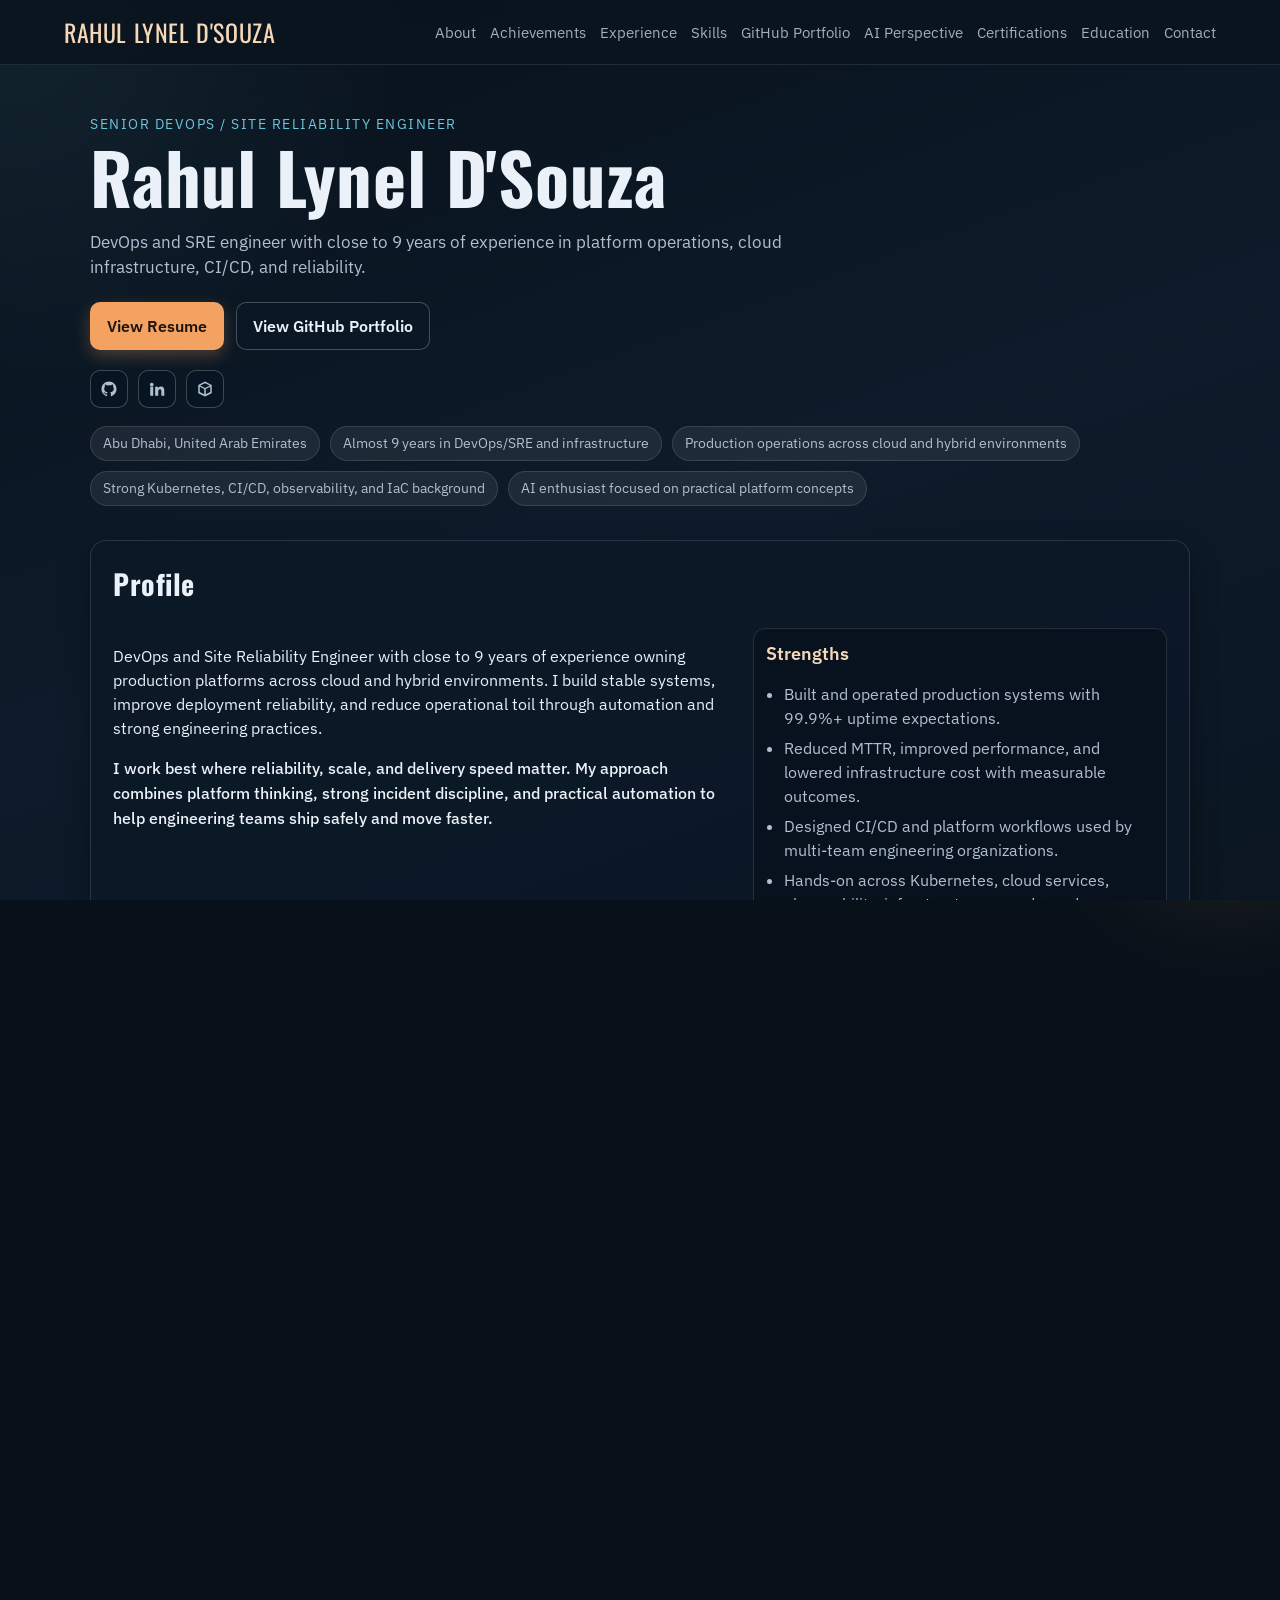
==== index.html @ b169362d "Bust browser cache for latest script and styles" ====
<!doctype html>
<html lang="en">
<head>
  <meta charset="UTF-8" />
  <meta name="viewport" content="width=device-width, initial-scale=1.0, viewport-fit=cover" />
  <title>Rahul Lynel D'Souza | Senior DevOps & SRE</title>
  <meta name="description" content="Portfolio of Rahul Lynel D'Souza, Senior DevOps and Site Reliability Engineer." />
  <meta name="theme-color" content="#07131f" />
  <script>
    if (location.hostname.endsWith("github.io") && location.pathname === "/portfolio") {
      location.replace("/portfolio/");
    }
  </script>
  <link rel="icon" type="image/svg+xml" href="favicon.svg" />
  <link rel="apple-touch-icon" href="apple-touch-icon.svg" />
  <link rel="preconnect" href="https://fonts.googleapis.com" />
  <link rel="preconnect" href="https://fonts.gstatic.com" crossorigin />
  <link href="https://fonts.googleapis.com/css2?family=IBM+Plex+Sans:wght@300;400;500;600;700&family=Oswald:wght@400;500;600&display=swap" rel="stylesheet" />
  <link rel="stylesheet" href="styles.css?v=20260406b" />
</head>
<body>
  <div class="background-glow glow-a"></div>
  <div class="background-glow glow-b"></div>
  <div class="background-glow glow-c"></div>

  <header class="site-header">
    <a class="brand" href="#home">Rahul Lynel D'Souza</a>
    <button class="nav-toggle" id="nav-toggle" aria-label="Open navigation" aria-expanded="false" aria-controls="site-nav">
      Menu
    </button>
    <nav class="nav-links" id="site-nav">
      <a href="#about">About</a>
      <a href="#achievements">Achievements</a>
      <a href="#experience">Experience</a>
      <a href="#skills">Skills</a>
      <a href="#projects">GitHub Portfolio</a>
      <a href="#ai-focus">AI Perspective</a>
      <a href="#certifications">Certifications</a>
      <a href="#education">Education</a>
      <a href="#contact">Contact</a>
    </nav>
  </header>

  <main id="home">
    <section class="hero reveal" data-delay="0">
      <p class="eyebrow">Senior DevOps / Site Reliability Engineer</p>
      <h1>Rahul Lynel D'Souza</h1>
      <p class="hero-description">
        DevOps and SRE engineer with close to 9 years of experience in platform operations, cloud infrastructure, CI/CD, and reliability.
      </p>
      <div class="hero-cta">
        <a class="btn btn-primary" href="Rahul_Lynel__DSouza_-_Senior_DevOps__Site_Reliability_Engineer.pdf" target="_blank" rel="noopener">View Resume</a>
        <a class="btn btn-secondary" id="github-profile-link" href="#projects">View GitHub Portfolio</a>
      </div>
      <div class="social-links" id="social-links">
        <a class="social-link" id="social-github" href="#" aria-label="GitHub" title="GitHub">
          <svg viewBox="0 0 24 24" fill="currentColor" aria-hidden="true"><path d="M12 2C6.477 2 2 6.485 2 12.018c0 4.425 2.865 8.18 6.839 9.504.5.092.682-.217.682-.483 0-.237-.009-.866-.014-1.7-2.782.605-3.369-1.343-3.369-1.343-.455-1.158-1.11-1.466-1.11-1.466-.908-.62.069-.608.069-.608 1.004.071 1.531 1.032 1.531 1.032.892 1.53 2.341 1.088 2.91.832.092-.647.35-1.088.636-1.338-2.221-.253-4.555-1.113-4.555-4.951 0-1.093.39-1.988 1.029-2.688-.103-.253-.446-1.272.098-2.651 0 0 .84-.27 2.75 1.027A9.564 9.564 0 0 1 12 6.844c.85.004 1.705.114 2.504.337 1.909-1.297 2.748-1.027 2.748-1.027.546 1.379.203 2.398.1 2.651.64.7 1.028 1.595 1.028 2.688 0 3.848-2.338 4.695-4.566 4.943.359.309.678.919.678 1.852 0 1.336-.012 2.415-.012 2.744 0 .269.18.58.688.481A10.02 10.02 0 0 0 22 12.018C22 6.485 17.523 2 12 2z"></path></svg>
        </a>
        <a class="social-link" id="social-linkedin" href="#" aria-label="LinkedIn" title="LinkedIn">
          <svg viewBox="0 0 24 24" fill="currentColor" aria-hidden="true"><path d="M4.98 3.5a2.5 2.5 0 1 0 0 5 2.5 2.5 0 0 0 0-5zM3 8.98h3.96V21H3V8.98zM9.54 8.98H13.3v1.64h.05c.52-.99 1.8-2.03 3.7-2.03 3.96 0 4.69 2.61 4.69 6V21h-3.96v-5.67c0-1.35-.02-3.1-1.89-3.1-1.9 0-2.2 1.48-2.2 3V21H9.54V8.98z"></path></svg>
        </a>
        <a class="social-link" id="social-credly" href="#" aria-label="Credly" title="Credly">
          <svg viewBox="0 0 24 24" fill="currentColor" aria-hidden="true"><path d="M12 2 3 6.5v11L12 22l9-4.5v-11L12 2zm0 2.24 6.5 3.25L12 10.74 5.5 7.49 12 4.24zm-7 4.78L11 12v7.1l-6-3V9.02zm8 10.08V12l6-2.98v7.08l-6 3z"></path></svg>
        </a>
      </div>
      <ul class="quick-facts" id="quick-facts"></ul>
    </section>

    <section id="about" class="panel reveal" data-delay="100">
      <h2>Profile</h2>
      <div class="profile-layout">
        <div>
          <p id="about-text"></p>
          <p class="profile-statement" id="profile-statement"></p>
        </div>
        <div class="profile-side">
          <h3 class="sub-heading profile-sub">Strengths</h3>
          <ul id="profile-points" class="profile-points">
            <li>Almost 9 years across DevOps, SRE, and infrastructure engineering.</li>
            <li>Hands-on across cloud platforms, Kubernetes, CI/CD, observability, and automation.</li>
            <li>Strong production ownership with focus on reliability and operational excellence.</li>
          </ul>
          <h3 class="sub-heading profile-sub">Current Focus</h3>
          <ul id="profile-focus" class="pill-list">
            <li>Platform reliability and resilience</li>
            <li>Cloud and Kubernetes operations</li>
            <li>AI-ready infrastructure and MLOps concepts</li>
          </ul>
        </div>
      </div>
    </section>

    <section id="achievements" class="panel reveal" data-delay="130">
      <h2>Impact at Scale</h2>
      <div id="achievement-grid" class="grid four-col"></div>
    </section>

    <section id="experience" class="panel reveal" data-delay="170">
      <h2>Experience</h2>
      <div id="experience-grid" class="grid one-col"></div>
    </section>

    <section id="skills" class="panel reveal" data-delay="210">
      <h2>Core Skills</h2>
      <div id="skills-grid" class="grid two-col"></div>
      <h3 class="sub-heading">Tools I Work With</h3>
      <div id="skill-logos" class="logo-grid"></div>
    </section>

    <section id="projects" class="panel reveal" data-delay="260">
      <div class="panel-header">
        <h2>GitHub Portfolio</h2>
        <a id="github-inline-link" class="text-link" href="#">Open Profile</a>
      </div>
      <div id="projects-grid" class="grid three-col"></div>
    </section>

    <section id="ai-focus" class="panel reveal" data-delay="300">
      <h2>AI Understanding and Enthusiasm</h2>
      <div id="ai-focus-grid" class="grid two-col"></div>
      <h3 class="sub-heading">Key Concepts I Focus On</h3>
      <ul id="learning-list" class="pill-list"></ul>
    </section>

    <section id="certifications" class="panel reveal" data-delay="340">
      <div class="panel-header">
        <h2>Major Certifications</h2>
        <a id="credly-link" class="text-link" href="#">View Credly</a>
      </div>
      <div id="cert-grid" class="grid two-col"></div>
    </section>

    <section id="education" class="panel reveal" data-delay="370">
      <h2>Education</h2>
      <div id="education-grid" class="grid one-col"></div>
    </section>

    <section id="interests" class="panel reveal" data-delay="400">
      <h2>Interests</h2>
      <ul id="interests-list" class="pill-list"></ul>
    </section>

    <section id="contact" class="panel reveal" data-delay="430">
      <h2>Get In Touch</h2>
      <div class="contact-grid" id="contact-grid"></div>
    </section>
  </main>

  <footer>
    <p id="footer-text"></p>
  </footer>

  <script src="script.js?v=20260406b"></script>
</body>
</html>
---- styles.css ----
:root {
  --bg: #0c1520;
  --surface: rgba(12, 24, 38, 0.92);
  --surface-border: rgba(132, 160, 189, 0.22);
  --text: #eaf1f9;
  --muted: #b0c0d2;
  --accent: #f4a261;
  --accent-alt: #6dc5de;
  --accent-soft: #f7d8b9;
  --shadow: 0 12px 30px rgba(0, 0, 0, 0.28);
}

* {
  box-sizing: border-box;
}

html, body {
  margin: 0;
  padding: 0;
  height: 100%;
  min-height: 100%;
}

html {
  background: #08111a;
  background-color: #08111a;
  height: -webkit-fill-available;
  overflow-x: hidden;
}

body {
  font-family: "IBM Plex Sans", sans-serif;
  color: var(--text);
  background-color: #08111a;
  background: radial-gradient(circle at 0% 0%, rgba(109, 197, 222, 0.1), transparent 26%),
              linear-gradient(160deg, #08111a 0%, #0d1b2a 55%, #0b1622 100%);
  min-height: 100vh;
  min-height: 100svh;
  min-height: -webkit-fill-available;
  line-height: 1.5;
  -webkit-text-size-adjust: 100%;
  position: relative;
  overflow-x: hidden;
}

/* Prevent white flash/background gaps on Safari during overscroll */
body::before {
  content: "";
  position: fixed;
  inset: 0;
  background: #08111a;
  z-index: -3;
}

.background-glow {
  position: fixed;
  width: 260px;
  height: 260px;
  border-radius: 50%;
  filter: blur(60px);
  opacity: 0.12;
  pointer-events: none;
  z-index: -1;
}

.glow-a {
  top: -80px;
  left: -80px;
  background: #6dc5de;
}

.glow-b {
  right: -80px;
  bottom: 0;
  background: #f4a261;
}

.glow-c {
  top: 30%;
  right: 35%;
  background: #87b4dd;
  width: 180px;
  height: 180px;
  opacity: 0.08;
}

.site-header {
  position: sticky;
  top: 0;
  z-index: 5;
  backdrop-filter: blur(12px);
  -webkit-backdrop-filter: blur(12px);
  background: rgba(10, 20, 31, 0.9);
  border-bottom: 1px solid rgba(242, 246, 251, 0.1);
  padding: calc(14px + env(safe-area-inset-top)) max(5vw, env(safe-area-inset-right)) 14px max(5vw, env(safe-area-inset-left));
  display: flex;
  justify-content: space-between;
  align-items: center;
}

.brand {
  text-decoration: none;
  color: var(--accent-soft);
  font-family: "Oswald", sans-serif;
  letter-spacing: 0.6px;
  font-size: 1.5rem;
  text-transform: uppercase;
}

.nav-links {
  display: flex;
  flex-wrap: wrap;
  gap: 14px;
}

.nav-toggle {
  display: none;
  -webkit-appearance: none;
  appearance: none;
  border: 1px solid rgba(255, 255, 255, 0.2);
  background: rgba(9, 21, 33, 0.8);
  color: var(--text);
  border-radius: 8px;
  padding: 8px 12px;
  font-size: 0.9rem;
  font-weight: 600;
}

.nav-links a {
  color: var(--muted);
  text-decoration: none;
  font-size: 0.95rem;
  transition: color 180ms ease, opacity 180ms ease;
  opacity: 0.9;
}

.nav-links a:hover {
  color: var(--text);
  opacity: 1;
}

main {
  width: min(1100px, 92vw);
  margin: 36px auto 54px;
}

.hero {
  margin-bottom: 28px;
  padding: 12px 0 6px;
}

.eyebrow {
  font-size: 0.9rem;
  letter-spacing: 1.5px;
  text-transform: uppercase;
  color: var(--accent-alt);
  margin: 0;
}

h1 {
  font-family: "Oswald", sans-serif;
  font-size: clamp(2.7rem, 8vw, 4.4rem);
  line-height: 1;
  margin: 0.4rem 0 0.8rem;
  letter-spacing: 0.8px;
  text-shadow: none;
}

.hero-description {
  max-width: 760px;
  color: var(--muted);
  font-size: 1.07rem;
}

.social-links {
  display: flex;
  align-items: center;
  gap: 10px;
  margin: 2px 0 18px;
}

.social-link {
  width: 38px;
  height: 38px;
  border-radius: 10px;
  border: 1px solid rgba(255, 255, 255, 0.22);
  background: rgba(7, 20, 33, 0.8);
  color: var(--muted);
  display: inline-flex;
  align-items: center;
  justify-content: center;
  transition: transform 180ms ease, color 180ms ease, border-color 180ms ease, background 180ms ease;
}

.social-link:hover {
  transform: translateY(-2px);
  color: var(--text);
  border-color: rgba(109, 197, 222, 0.65);
  background: rgba(15, 39, 56, 0.9);
}

.social-link svg {
  width: 18px;
  height: 18px;
}

.hero-cta {
  display: flex;
  flex-wrap: wrap;
  gap: 12px;
  margin: 22px 0 20px;
}

.btn {
  border: 1px solid transparent;
  padding: 11px 16px;
  text-decoration: none;
  border-radius: 10px;
  font-weight: 600;
  transition: transform 180ms ease, box-shadow 180ms ease, background 180ms ease;
}

.btn:hover {
  transform: translateY(-2px);
}

.btn-primary {
  background: var(--accent);
  color: #1f1510;
  box-shadow: 0 6px 16px rgba(244, 162, 97, 0.28);
}

.btn-secondary {
  border-color: rgba(242, 246, 251, 0.25);
  color: var(--text);
  background: rgba(11, 24, 38, 0.65);
}

.quick-facts {
  list-style: none;
  padding: 0;
  margin: 0;
  display: flex;
  flex-wrap: wrap;
  gap: 10px;
}

.quick-facts li {
  background: rgba(255, 255, 255, 0.07);
  border: 1px solid rgba(255, 255, 255, 0.12);
  border-radius: 999px;
  padding: 6px 12px;
  font-size: 0.88rem;
  color: var(--muted);
}

.panel {
  margin: 18px 0;
  padding: 22px;
  border: 1px solid var(--surface-border);
  background: var(--surface);
  border-radius: 16px;
  box-shadow: var(--shadow);
}

h2 {
  margin-top: 0;
  font-family: "Oswald", sans-serif;
  letter-spacing: 0.5px;
  font-size: 1.75rem;
}

.sub-heading {
  margin: 20px 0 10px;
  font-size: 1.1rem;
  color: var(--accent-soft);
  font-weight: 600;
}

.profile-layout {
  display: grid;
  grid-template-columns: 1.2fr 0.8fr;
  gap: 18px;
  align-items: start;
}

.profile-statement {
  margin-top: 10px;
  color: var(--text);
  font-weight: 500;
  line-height: 1.55;
}

.profile-side {
  border: 1px solid rgba(255, 255, 255, 0.12);
  border-radius: 12px;
  background: rgba(8, 18, 29, 0.7);
  padding: 12px;
}

.profile-sub {
  margin-top: 0;
}

.profile-points {
  margin: 14px 0 0;
  padding-left: 18px;
}

.profile-points li {
  color: var(--muted);
  margin-bottom: 6px;
}

.panel-header {
  display: flex;
  align-items: center;
  justify-content: space-between;
  gap: 12px;
}

.grid {
  display: grid;
  gap: 14px;
}

.two-col {
  grid-template-columns: repeat(2, minmax(0, 1fr));
}

.three-col {
  grid-template-columns: repeat(3, minmax(0, 1fr));
}

.one-col {
  grid-template-columns: 1fr;
}

.four-col {
  grid-template-columns: repeat(4, minmax(0, 1fr));
}

.card {
  border: 1px solid rgba(255, 255, 255, 0.12);
  border-radius: 12px;
  background: rgba(8, 18, 29, 0.82);
  padding: 14px;
}

.card h3 {
  margin: 0 0 8px;
  font-size: 1.05rem;
}

.card p,
.card li {
  color: var(--muted);
  margin: 0;
}

.card p + p {
  margin-top: 8px;
}

.card ul {
  margin: 6px 0 0;
  padding-left: 18px;
}

.card .meta {
  display: inline-block;
  margin-bottom: 8px;
  color: var(--accent-alt);
  font-size: 0.9rem;
}

.card .compact-list {
  margin-top: 10px;
}

.card .compact-list li {
  margin-bottom: 6px;
}

.metric-card {
  border: 1px solid rgba(244, 162, 97, 0.3);
  border-radius: 14px;
  padding: 14px;
  background: rgba(23, 34, 46, 0.9);
}

.metric-value {
  margin: 0;
  font-family: "Oswald", sans-serif;
  font-size: 2.1rem;
  letter-spacing: 0.6px;
  color: #ffd4bd;
  line-height: 1;
}

.metric-label {
  margin: 6px 0 0;
  color: var(--text);
  font-size: 0.95rem;
}

.metric-note {
  margin: 6px 0 0;
  color: var(--muted);
  font-size: 0.86rem;
}

.pill-list {
  list-style: none;
  display: flex;
  flex-wrap: wrap;
  gap: 10px;
  padding: 0;
  margin: 0;
}

.pill-list li {
  padding: 8px 13px;
  border-radius: 999px;
  background: rgba(46, 211, 183, 0.15);
  border: 1px solid rgba(46, 211, 183, 0.4);
}

.text-link {
  color: var(--accent-alt);
  text-decoration: none;
}

.repo-link {
  display: inline-block;
  margin-top: 10px;
}

.logo-grid {
  display: grid;
  grid-template-columns: repeat(6, minmax(0, 1fr));
  gap: 10px;
  margin-top: 8px;
}

.logo-item {
  border: 1px solid rgba(255, 255, 255, 0.12);
  border-radius: 10px;
  background: rgba(8, 18, 29, 0.75);
  padding: 10px 8px;
  display: flex;
  flex-direction: column;
  align-items: center;
  justify-content: center;
  gap: 6px;
}

.logo-item img {
  width: 22px;
  height: 22px;
  object-fit: contain;
}

.logo-item.logo-missing img {
  display: none;
}

.logo-item span {
  font-size: 0.78rem;
  color: var(--muted);
  text-align: center;
  line-height: 1.2;
}

.contact-grid {
  display: grid;
  gap: 14px;
  grid-template-columns: repeat(2, minmax(0, 1fr));
}

.contact-item {
  border: 1px solid rgba(255, 255, 255, 0.14);
  border-radius: 10px;
  padding: 12px;
  background: rgba(1, 8, 14, 0.52);
}

.contact-item h3 {
  margin: 0 0 6px;
  font-size: 0.95rem;
  color: var(--muted);
}

.contact-item a,
.contact-item span {
  color: var(--text);
  text-decoration: none;
  font-weight: 500;
}

footer {
  width: min(1100px, 92vw);
  margin: 0 auto 38px;
  color: var(--muted);
  font-size: 0.92rem;
}

.reveal {
  opacity: 0;
  transform: translateY(16px);
  animation: reveal 620ms ease forwards;
  animation-delay: var(--delay, 0ms);
}

@keyframes reveal {
  to {
    opacity: 1;
    transform: translateY(0);
  }
}

@media (max-width: 960px) {
  .three-col {
    grid-template-columns: repeat(2, minmax(0, 1fr));
  }

  .four-col {
    grid-template-columns: repeat(2, minmax(0, 1fr));
  }

  .logo-grid {
    grid-template-columns: repeat(4, minmax(0, 1fr));
  }
}

@media (max-width: 740px) {
  .site-header {
    padding: calc(12px + env(safe-area-inset-top)) max(4vw, env(safe-area-inset-right)) 12px max(4vw, env(safe-area-inset-left));
    gap: 8px;
    flex-direction: row;
    align-items: center;
    flex-wrap: wrap;
    backdrop-filter: none;
    -webkit-backdrop-filter: none;
    background: rgba(10, 20, 31, 0.98);
  }

  .brand {
    font-size: 1.25rem;
  }

  .nav-toggle {
    display: inline-flex;
    margin-left: auto;
  }

  .nav-links {
    display: none;
    width: 100%;
    flex-direction: column;
    gap: 6px;
    margin-top: 6px;
    padding-top: 8px;
    border-top: 1px solid rgba(255, 255, 255, 0.1);
  }

  .nav-links.open {
    display: flex;
  }

  .nav-links a {
    padding: 8px 2px;
    font-size: 0.98rem;
  }

  .two-col,
  .three-col,
  .one-col,
  .four-col,
  .contact-grid {
    grid-template-columns: 1fr;
  }

  .profile-layout {
    grid-template-columns: 1fr;
  }

  .logo-grid {
    grid-template-columns: repeat(3, minmax(0, 1fr));
  }

  .hero {
    padding-top: 4px;
  }

  h1 {
    font-size: clamp(2.2rem, 10vw, 2.9rem);
  }

  .hero-description {
    font-size: 1rem;
  }

  .hero-cta {
    gap: 10px;
  }

  .hero-cta .btn {
    width: 100%;
    text-align: center;
  }

  .panel {
    padding: 18px;
  }

  main {
    margin-top: 22px;
  }
}
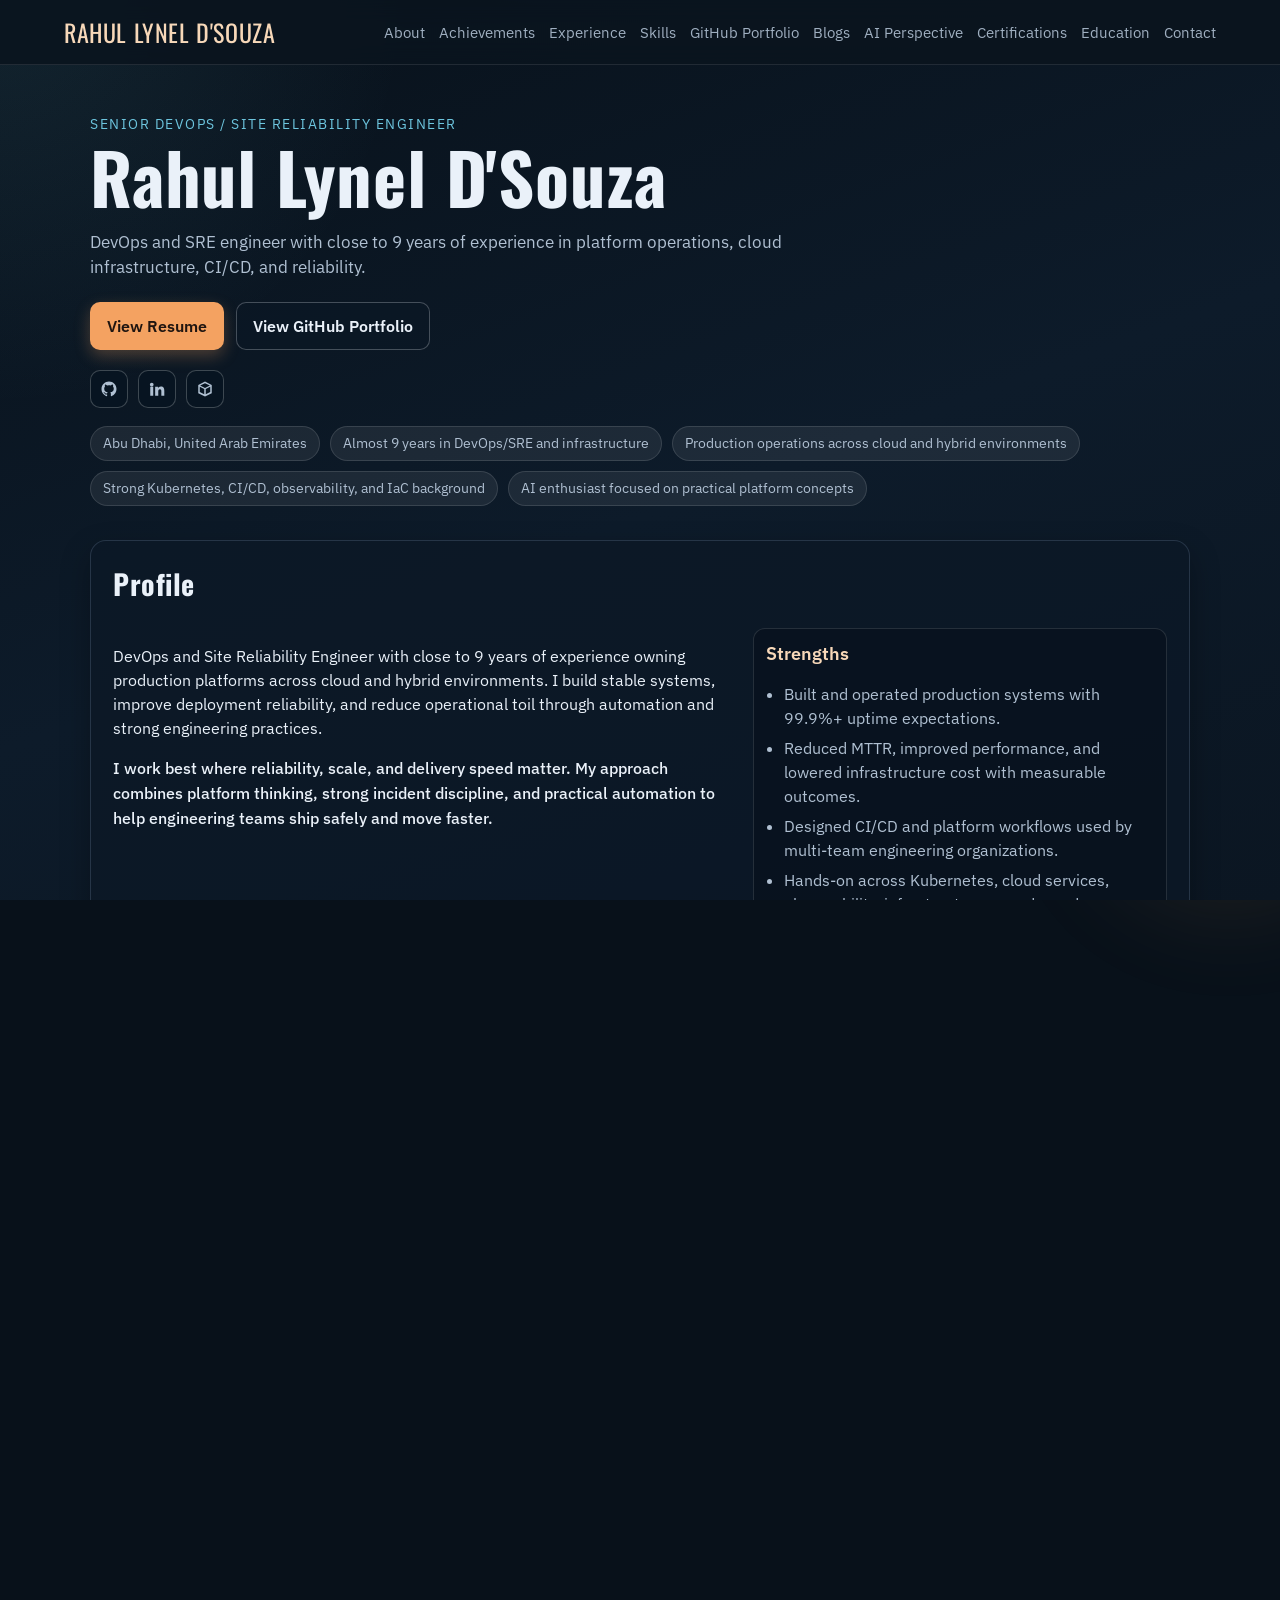
==== commit e1d174fb: "Add blogs section with data-driven post cards" ====
--- a/index.html
+++ b/index.html
@@ -5,6 +5,21 @@
   <meta name="viewport" content="width=device-width, initial-scale=1.0, viewport-fit=cover" />
   <title>Rahul Lynel D'Souza | Senior DevOps & SRE</title>
   <meta name="description" content="Portfolio of Rahul Lynel D'Souza, Senior DevOps and Site Reliability Engineer." />
+  <meta name="robots" content="index,follow" />
+  <meta property="og:title" content="Rahul Lynel D'Souza | Senior DevOps / SRE" />
+  <meta property="og:description" content="DevOps and SRE engineer with close to 9 years of experience in cloud infrastructure, CI/CD, platform engineering, and reliability." />
+  <meta property="og:type" content="website" />
+  <meta property="og:url" content="https://rahullynel.github.io/portfolio/" />
+  <meta property="og:site_name" content="Rahul Lynel D'Souza Portfolio" />
+  <meta property="og:image" content="https://rahullynel.github.io/portfolio/og-image.png" />
+  <meta property="og:image:width" content="1200" />
+  <meta property="og:image:height" content="627" />
+  <meta property="og:image:alt" content="Rahul Lynel D'Souza - Senior DevOps / Site Reliability Engineer" />
+  <meta name="twitter:card" content="summary_large_image" />
+  <meta name="twitter:title" content="Rahul Lynel D'Souza | Senior DevOps / SRE" />
+  <meta name="twitter:description" content="DevOps and SRE engineer with close to 9 years of experience in cloud infrastructure, CI/CD, platform engineering, and reliability." />
+  <meta name="twitter:image" content="https://rahullynel.github.io/portfolio/og-image.png" />
+  <link rel="canonical" href="https://rahullynel.github.io/portfolio/" />
   <meta name="theme-color" content="#07131f" />
   <script>
     if (location.hostname.endsWith("github.io") && location.pathname === "/portfolio") {
@@ -34,6 +49,7 @@
       <a href="#experience">Experience</a>
       <a href="#skills">Skills</a>
       <a href="#projects">GitHub Portfolio</a>
+      <a href="#blogs">Blogs</a>
       <a href="#ai-focus">AI Perspective</a>
       <a href="#certifications">Certifications</a>
       <a href="#education">Education</a>
@@ -115,6 +131,14 @@
       <div id="projects-grid" class="grid three-col"></div>
     </section>
 
+    <section id="blogs" class="panel reveal" data-delay="280">
+      <div class="panel-header">
+        <h2>Blogs</h2>
+        <a id="blog-home-link" class="text-link" href="#">Blog Home</a>
+      </div>
+      <div id="blogs-grid" class="grid two-col"></div>
+    </section>
+
     <section id="ai-focus" class="panel reveal" data-delay="300">
       <h2>AI Understanding and Enthusiasm</h2>
       <div id="ai-focus-grid" class="grid two-col"></div>
--- a/styles.css
+++ b/styles.css
@@ -374,6 +374,12 @@
   font-size: 0.9rem;
 }
 
+#blogs .card .meta {
+  font-size: 0.82rem;
+  text-transform: uppercase;
+  letter-spacing: 0.4px;
+}
+
 .card .compact-list {
   margin-top: 10px;
 }
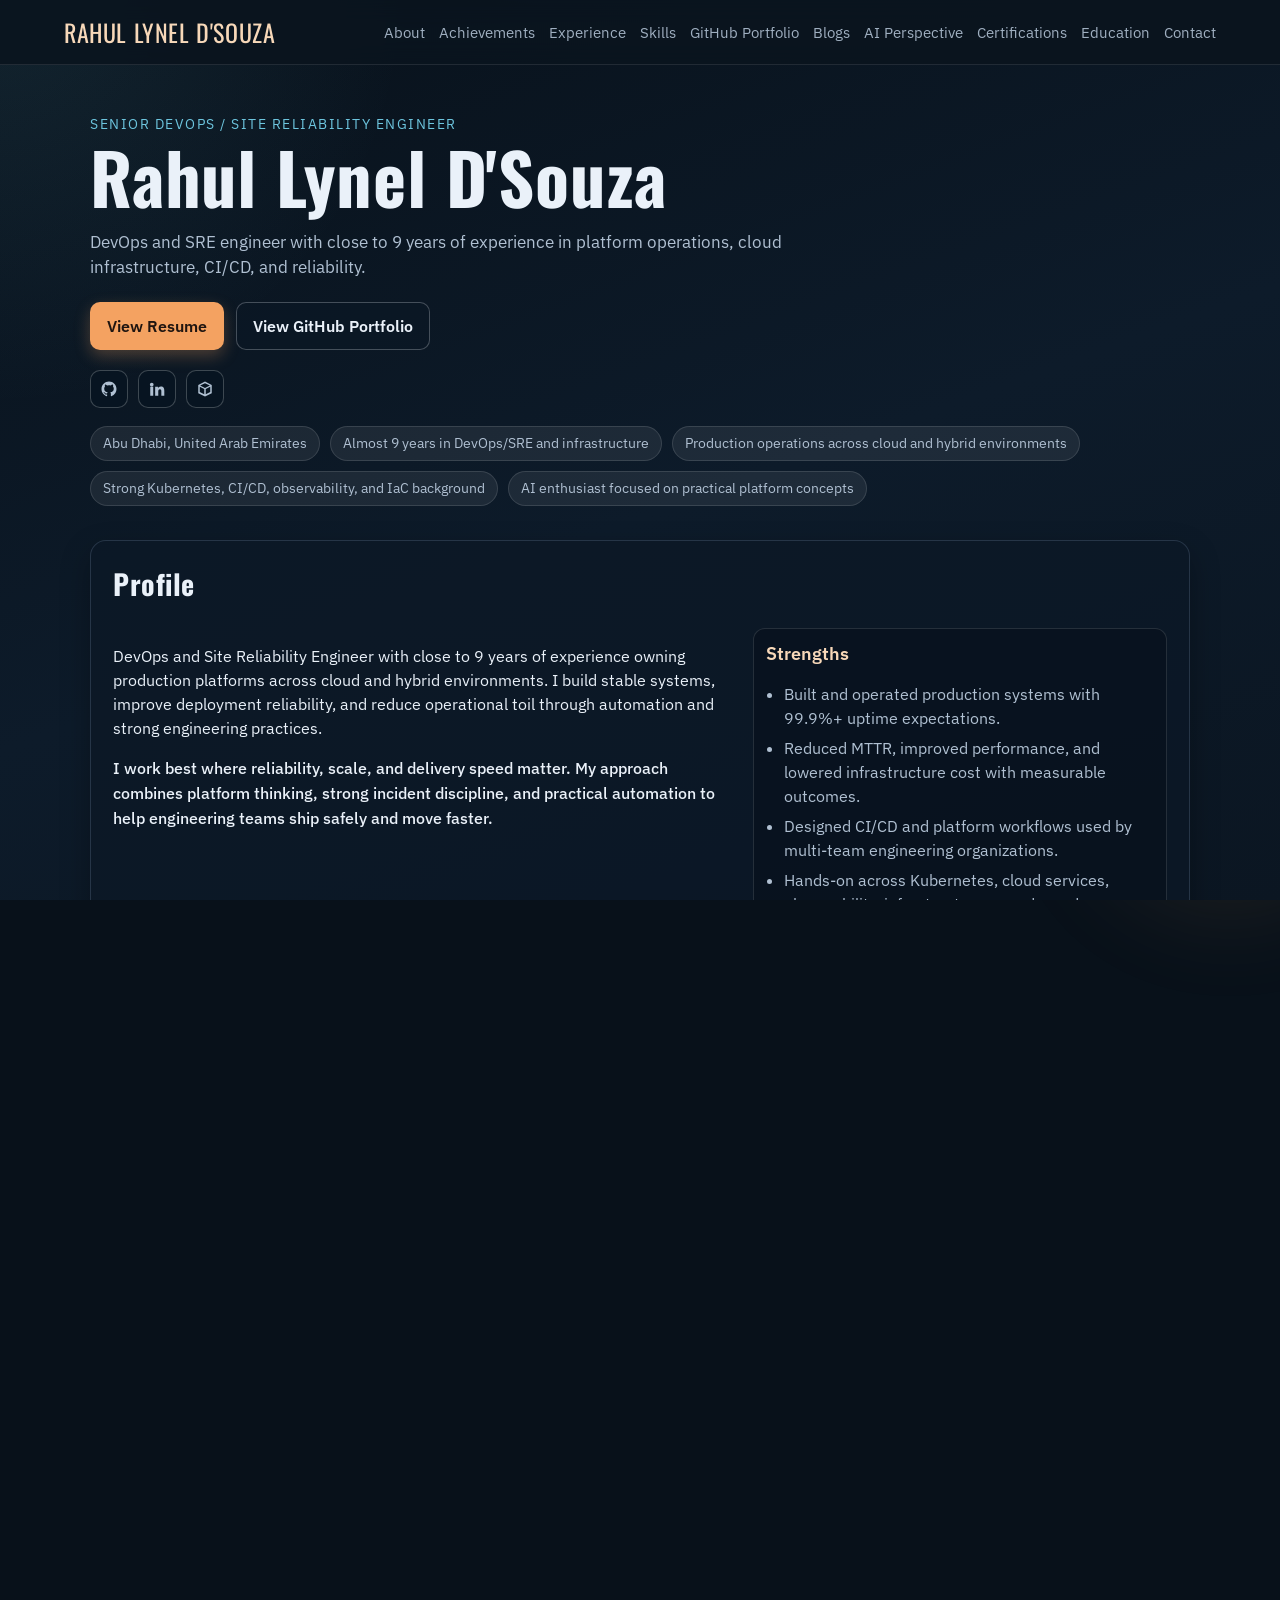
==== commit 9d099c90: "Move blogs to dedicated subpage" ====
--- a/index.html
+++ b/index.html
@@ -49,7 +49,7 @@
       <a href="#experience">Experience</a>
       <a href="#skills">Skills</a>
       <a href="#projects">GitHub Portfolio</a>
-      <a href="#blogs">Blogs</a>
+      <a href="blogs.html">Blogs</a>
       <a href="#ai-focus">AI Perspective</a>
       <a href="#certifications">Certifications</a>
       <a href="#education">Education</a>
@@ -131,14 +131,6 @@
       <div id="projects-grid" class="grid three-col"></div>
     </section>
 
-    <section id="blogs" class="panel reveal" data-delay="280">
-      <div class="panel-header">
-        <h2>Blogs</h2>
-        <a id="blog-home-link" class="text-link" href="#">Blog Home</a>
-      </div>
-      <div id="blogs-grid" class="grid two-col"></div>
-    </section>
-
     <section id="ai-focus" class="panel reveal" data-delay="300">
       <h2>AI Understanding and Enthusiasm</h2>
       <div id="ai-focus-grid" class="grid two-col"></div>
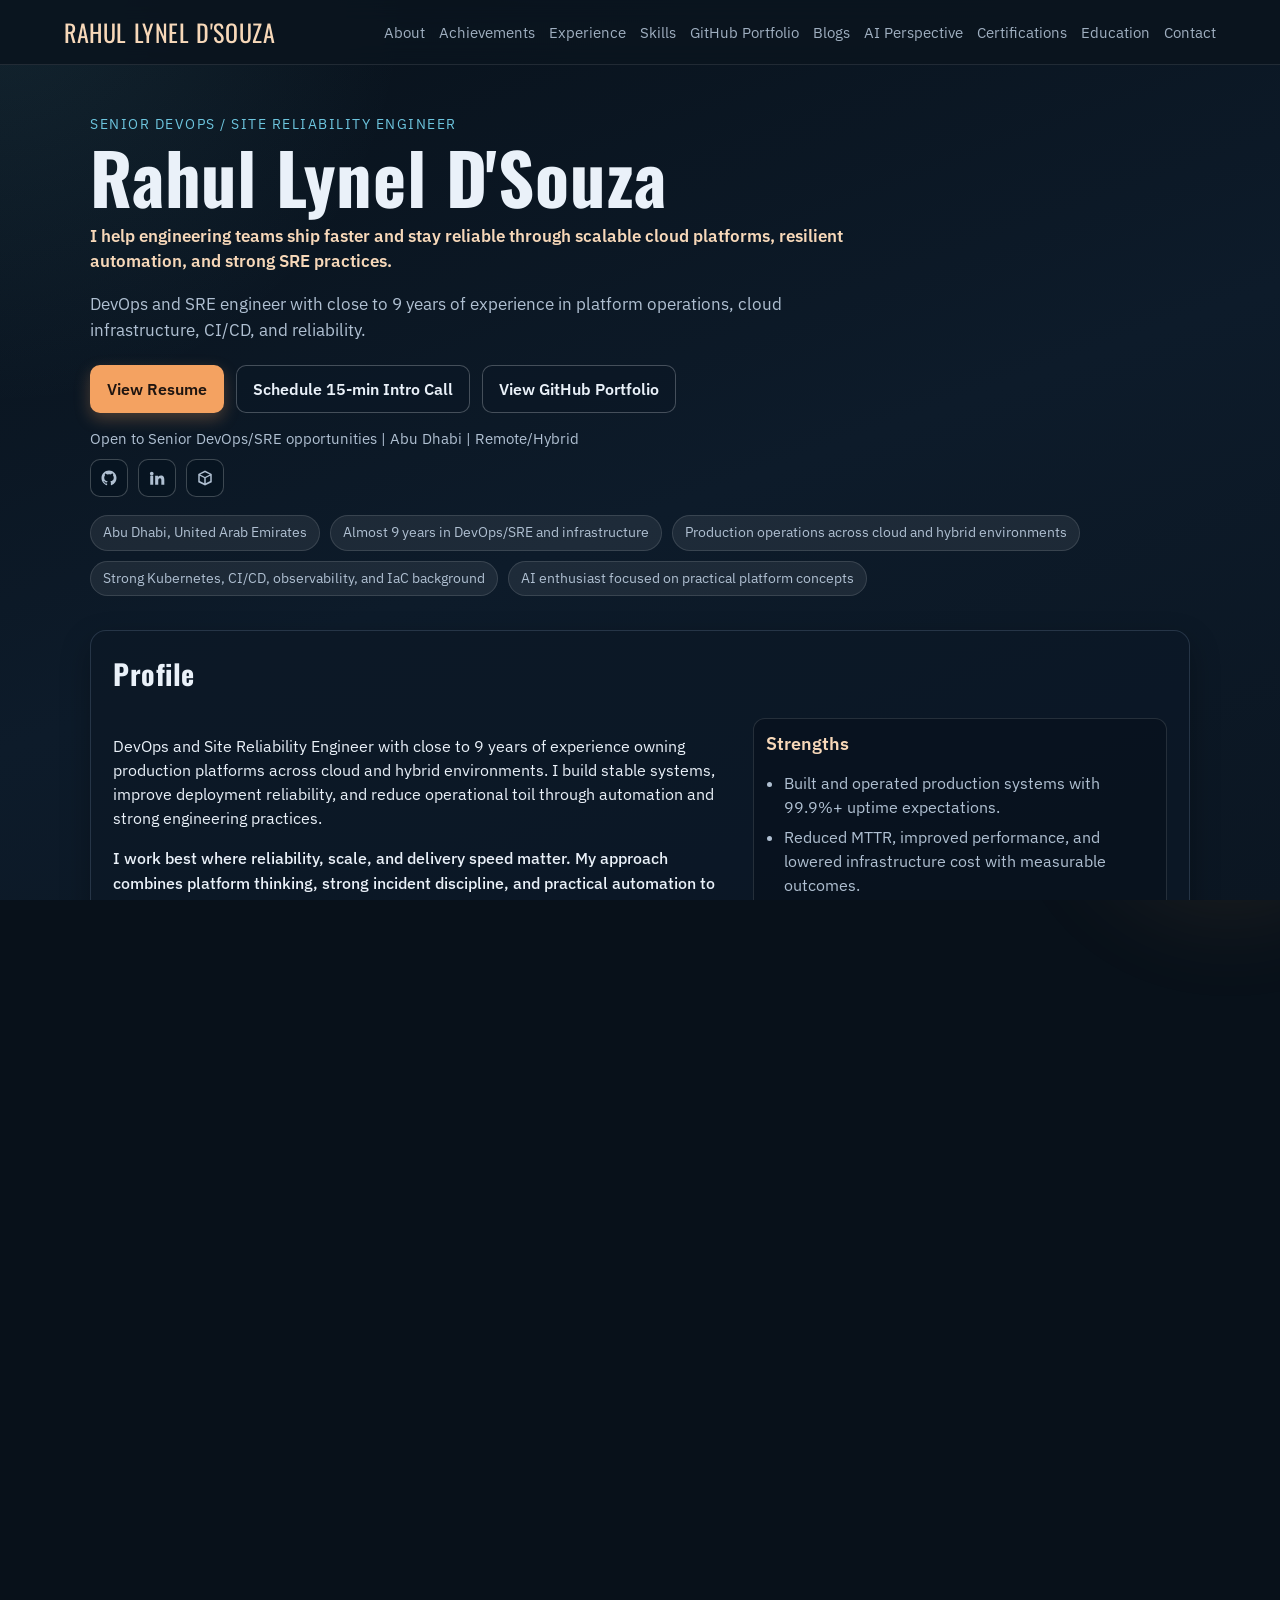
==== commit 4b432a83: "Enhance recruiter-focused portfolio and publish new AI blog post" ====
--- a/index.html
+++ b/index.html
@@ -31,7 +31,7 @@
   <link rel="preconnect" href="https://fonts.googleapis.com" />
   <link rel="preconnect" href="https://fonts.gstatic.com" crossorigin />
   <link href="https://fonts.googleapis.com/css2?family=IBM+Plex+Sans:wght@300;400;500;600;700&family=Oswald:wght@400;500;600&display=swap" rel="stylesheet" />
-  <link rel="stylesheet" href="styles.css?v=20260406b" />
+  <link rel="stylesheet" href="styles.css?v=20260406c" />
 </head>
 <body>
   <div class="background-glow glow-a"></div>
@@ -61,13 +61,16 @@
     <section class="hero reveal" data-delay="0">
       <p class="eyebrow">Senior DevOps / Site Reliability Engineer</p>
       <h1>Rahul Lynel D'Souza</h1>
+      <p class="value-proposition" id="value-proposition"></p>
       <p class="hero-description">
         DevOps and SRE engineer with close to 9 years of experience in platform operations, cloud infrastructure, CI/CD, and reliability.
       </p>
       <div class="hero-cta">
         <a class="btn btn-primary" href="Rahul_Lynel__DSouza_-_Senior_DevOps__Site_Reliability_Engineer.pdf" target="_blank" rel="noopener">View Resume</a>
+        <a class="btn btn-secondary" id="intro-call-link" href="#">Schedule 15-min Intro Call</a>
         <a class="btn btn-secondary" id="github-profile-link" href="#projects">View GitHub Portfolio</a>
       </div>
+      <p class="availability-line" id="availability-line"></p>
       <div class="social-links" id="social-links">
         <a class="social-link" id="social-github" href="#" aria-label="GitHub" title="GitHub">
           <svg viewBox="0 0 24 24" fill="currentColor" aria-hidden="true"><path d="M12 2C6.477 2 2 6.485 2 12.018c0 4.425 2.865 8.18 6.839 9.504.5.092.682-.217.682-.483 0-.237-.009-.866-.014-1.7-2.782.605-3.369-1.343-3.369-1.343-.455-1.158-1.11-1.466-1.11-1.466-.908-.62.069-.608.069-.608 1.004.071 1.531 1.032 1.531 1.032.892 1.53 2.341 1.088 2.91.832.092-.647.35-1.088.636-1.338-2.221-.253-4.555-1.113-4.555-4.951 0-1.093.39-1.988 1.029-2.688-.103-.253-.446-1.272.098-2.651 0 0 .84-.27 2.75 1.027A9.564 9.564 0 0 1 12 6.844c.85.004 1.705.114 2.504.337 1.909-1.297 2.748-1.027 2.748-1.027.546 1.379.203 2.398.1 2.651.64.7 1.028 1.595 1.028 2.688 0 3.848-2.338 4.695-4.566 4.943.359.309.678.919.678 1.852 0 1.336-.012 2.415-.012 2.744 0 .269.18.58.688.481A10.02 10.02 0 0 0 22 12.018C22 6.485 17.523 2 12 2z"></path></svg>
@@ -109,6 +112,11 @@
     <section id="achievements" class="panel reveal" data-delay="130">
       <h2>Impact at Scale</h2>
       <div id="achievement-grid" class="grid four-col"></div>
+    </section>
+
+    <section id="signature-wins" class="panel reveal" data-delay="150">
+      <h2>Signature Wins</h2>
+      <div id="signature-wins-grid" class="grid two-col"></div>
     </section>
 
     <section id="experience" class="panel reveal" data-delay="170">
@@ -163,9 +171,10 @@
   </main>
 
   <footer>
+    <p class="footer-cta"><a id="intro-call-footer-link" class="text-link" href="#">Prefer a quick intro? Book a 15-minute call.</a></p>
     <p id="footer-text"></p>
   </footer>
 
-  <script src="script.js?v=20260406b"></script>
+  <script src="script.js?v=20260406e"></script>
 </body>
 </html>
--- a/styles.css
+++ b/styles.css
@@ -172,6 +172,14 @@
   font-size: 1.07rem;
 }
 
+.value-proposition {
+  margin: 0 0 10px;
+  max-width: 760px;
+  font-size: 1.04rem;
+  color: var(--accent-soft);
+  font-weight: 600;
+}
+
 .social-links {
   display: flex;
   align-items: center;
@@ -209,6 +217,12 @@
   flex-wrap: wrap;
   gap: 12px;
   margin: 22px 0 20px;
+}
+
+.availability-line {
+  margin: -6px 0 10px;
+  color: var(--muted);
+  font-size: 0.95rem;
 }
 
 .btn {
@@ -362,6 +376,11 @@
   margin-top: 8px;
 }
 
+.win-outcome {
+  color: var(--text);
+  font-weight: 600;
+}
+
 .card ul {
   margin: 6px 0 0;
   padding-left: 18px;
@@ -386,6 +405,23 @@
 
 .card .compact-list li {
   margin-bottom: 6px;
+}
+
+.list-toggle {
+  margin-top: 10px;
+  padding: 6px 10px;
+  border-radius: 8px;
+  border: 1px solid rgba(109, 197, 222, 0.45);
+  background: rgba(7, 20, 33, 0.65);
+  color: var(--accent-alt);
+  font-size: 0.88rem;
+  font-weight: 600;
+  cursor: pointer;
+}
+
+.list-toggle:hover {
+  border-color: rgba(109, 197, 222, 0.7);
+  color: var(--text);
 }
 
 .metric-card {
@@ -442,6 +478,32 @@
   margin-top: 10px;
 }
 
+.post-content {
+  max-width: 900px;
+  margin: 0 auto;
+}
+
+.post-content h2,
+.post-content h3 {
+  margin-top: 1.4rem;
+  margin-bottom: 0.55rem;
+}
+
+.post-content p {
+  margin: 0 0 0.95rem;
+  color: var(--muted);
+}
+
+.post-content ul {
+  margin: 0.3rem 0 1rem;
+  padding-left: 1.1rem;
+}
+
+.post-content li {
+  color: var(--muted);
+  margin-bottom: 0.35rem;
+}
+
 .logo-grid {
   display: grid;
   grid-template-columns: repeat(6, minmax(0, 1fr));
@@ -509,6 +571,10 @@
   margin: 0 auto 38px;
   color: var(--muted);
   font-size: 0.92rem;
+}
+
+.footer-cta {
+  margin: 0 0 8px;
 }
 
 .reveal {
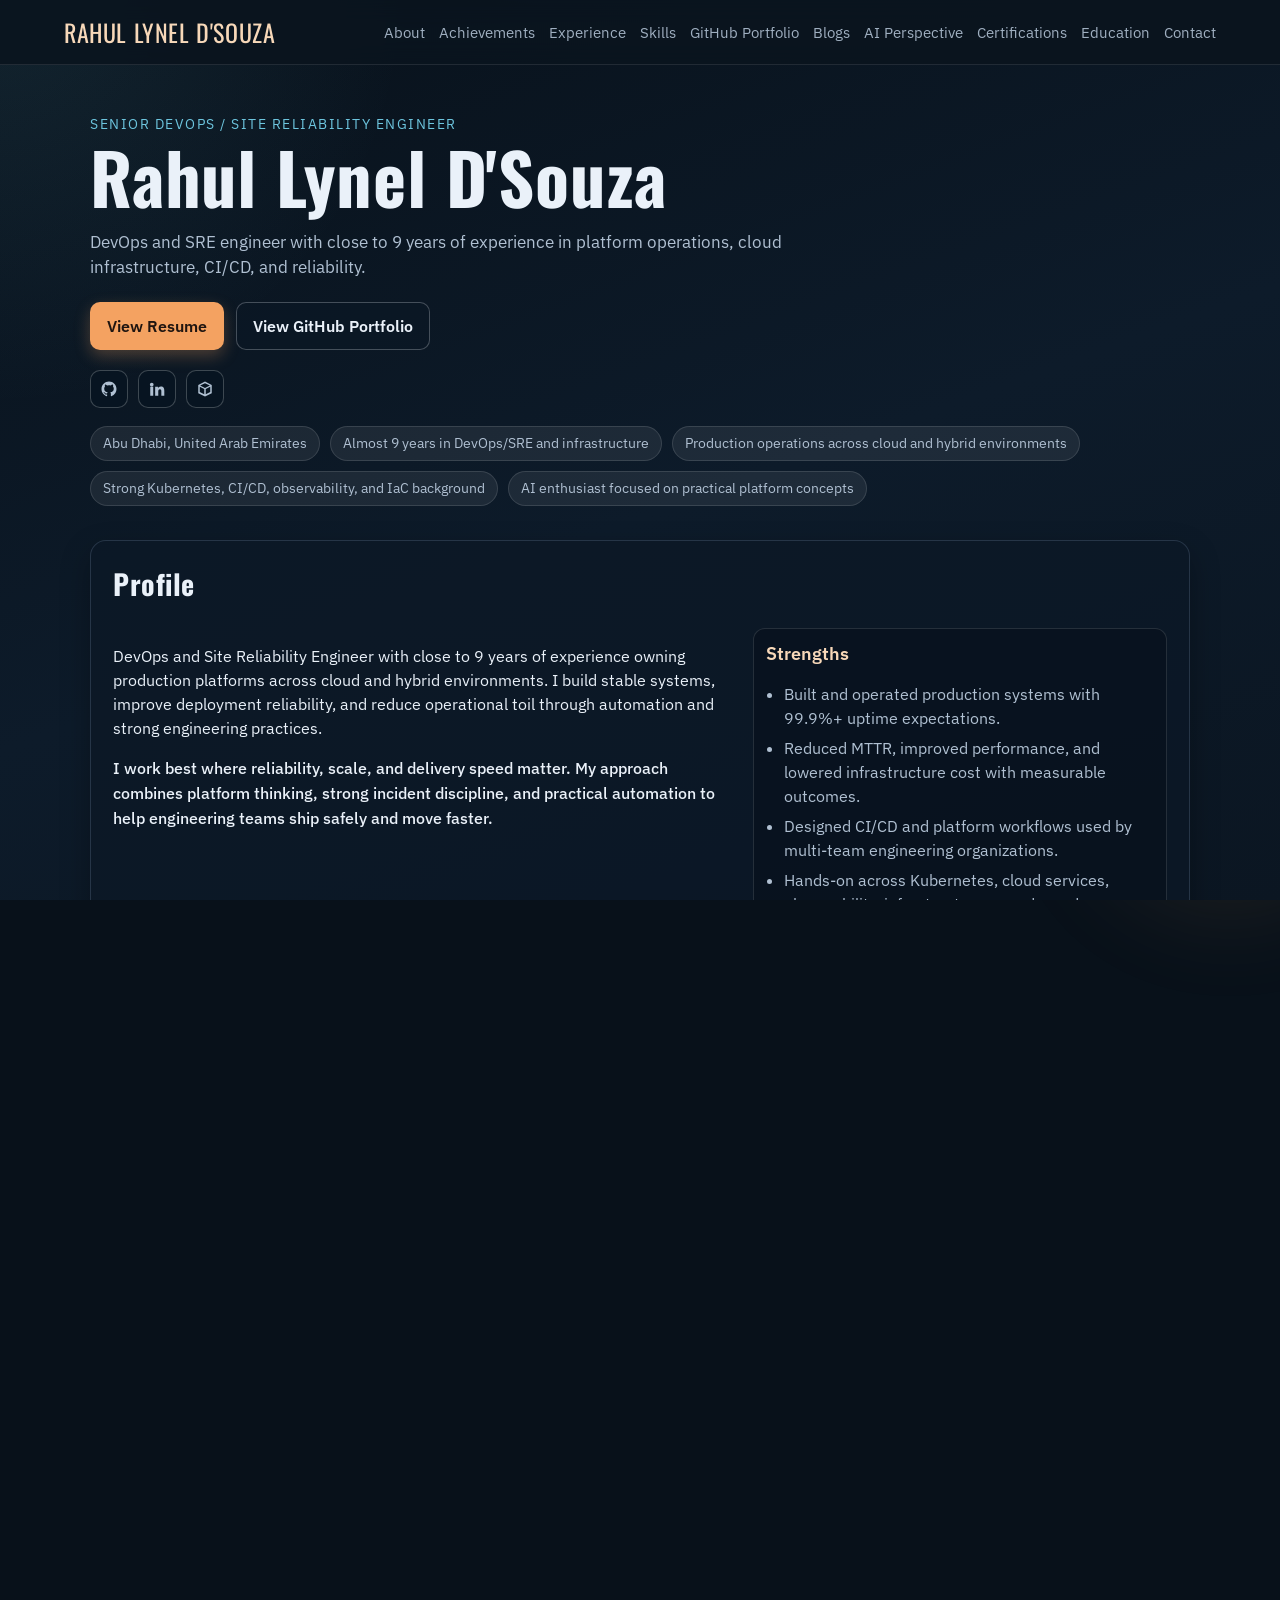
==== commit 2d5ac5a1: "Remove availability line and sync local homepage changes" ====
--- a/index.html
+++ b/index.html
@@ -31,7 +31,7 @@
   <link rel="preconnect" href="https://fonts.googleapis.com" />
   <link rel="preconnect" href="https://fonts.gstatic.com" crossorigin />
   <link href="https://fonts.googleapis.com/css2?family=IBM+Plex+Sans:wght@300;400;500;600;700&family=Oswald:wght@400;500;600&display=swap" rel="stylesheet" />
-  <link rel="stylesheet" href="styles.css?v=20260406c" />
+  <link rel="stylesheet" href="styles.css?v=20260406b" />
 </head>
 <body>
   <div class="background-glow glow-a"></div>
@@ -61,16 +61,13 @@
     <section class="hero reveal" data-delay="0">
       <p class="eyebrow">Senior DevOps / Site Reliability Engineer</p>
       <h1>Rahul Lynel D'Souza</h1>
-      <p class="value-proposition" id="value-proposition"></p>
       <p class="hero-description">
         DevOps and SRE engineer with close to 9 years of experience in platform operations, cloud infrastructure, CI/CD, and reliability.
       </p>
       <div class="hero-cta">
         <a class="btn btn-primary" href="Rahul_Lynel__DSouza_-_Senior_DevOps__Site_Reliability_Engineer.pdf" target="_blank" rel="noopener">View Resume</a>
-        <a class="btn btn-secondary" id="intro-call-link" href="#">Schedule 15-min Intro Call</a>
         <a class="btn btn-secondary" id="github-profile-link" href="#projects">View GitHub Portfolio</a>
       </div>
-      <p class="availability-line" id="availability-line"></p>
       <div class="social-links" id="social-links">
         <a class="social-link" id="social-github" href="#" aria-label="GitHub" title="GitHub">
           <svg viewBox="0 0 24 24" fill="currentColor" aria-hidden="true"><path d="M12 2C6.477 2 2 6.485 2 12.018c0 4.425 2.865 8.18 6.839 9.504.5.092.682-.217.682-.483 0-.237-.009-.866-.014-1.7-2.782.605-3.369-1.343-3.369-1.343-.455-1.158-1.11-1.466-1.11-1.466-.908-.62.069-.608.069-.608 1.004.071 1.531 1.032 1.531 1.032.892 1.53 2.341 1.088 2.91.832.092-.647.35-1.088.636-1.338-2.221-.253-4.555-1.113-4.555-4.951 0-1.093.39-1.988 1.029-2.688-.103-.253-.446-1.272.098-2.651 0 0 .84-.27 2.75 1.027A9.564 9.564 0 0 1 12 6.844c.85.004 1.705.114 2.504.337 1.909-1.297 2.748-1.027 2.748-1.027.546 1.379.203 2.398.1 2.651.64.7 1.028 1.595 1.028 2.688 0 3.848-2.338 4.695-4.566 4.943.359.309.678.919.678 1.852 0 1.336-.012 2.415-.012 2.744 0 .269.18.58.688.481A10.02 10.02 0 0 0 22 12.018C22 6.485 17.523 2 12 2z"></path></svg>
@@ -112,11 +109,6 @@
     <section id="achievements" class="panel reveal" data-delay="130">
       <h2>Impact at Scale</h2>
       <div id="achievement-grid" class="grid four-col"></div>
-    </section>
-
-    <section id="signature-wins" class="panel reveal" data-delay="150">
-      <h2>Signature Wins</h2>
-      <div id="signature-wins-grid" class="grid two-col"></div>
     </section>
 
     <section id="experience" class="panel reveal" data-delay="170">
@@ -171,10 +163,9 @@
   </main>
 
   <footer>
-    <p class="footer-cta"><a id="intro-call-footer-link" class="text-link" href="#">Prefer a quick intro? Book a 15-minute call.</a></p>
     <p id="footer-text"></p>
   </footer>
 
-  <script src="script.js?v=20260406e"></script>
+  <script src="script.js?v=20260406b"></script>
 </body>
 </html>
--- a/styles.css
+++ b/styles.css
@@ -172,14 +172,6 @@
   font-size: 1.07rem;
 }
 
-.value-proposition {
-  margin: 0 0 10px;
-  max-width: 760px;
-  font-size: 1.04rem;
-  color: var(--accent-soft);
-  font-weight: 600;
-}
-
 .social-links {
   display: flex;
   align-items: center;
@@ -217,12 +209,6 @@
   flex-wrap: wrap;
   gap: 12px;
   margin: 22px 0 20px;
-}
-
-.availability-line {
-  margin: -6px 0 10px;
-  color: var(--muted);
-  font-size: 0.95rem;
 }
 
 .btn {
@@ -376,11 +362,6 @@
   margin-top: 8px;
 }
 
-.win-outcome {
-  color: var(--text);
-  font-weight: 600;
-}
-
 .card ul {
   margin: 6px 0 0;
   padding-left: 18px;
@@ -405,23 +386,6 @@
 
 .card .compact-list li {
   margin-bottom: 6px;
-}
-
-.list-toggle {
-  margin-top: 10px;
-  padding: 6px 10px;
-  border-radius: 8px;
-  border: 1px solid rgba(109, 197, 222, 0.45);
-  background: rgba(7, 20, 33, 0.65);
-  color: var(--accent-alt);
-  font-size: 0.88rem;
-  font-weight: 600;
-  cursor: pointer;
-}
-
-.list-toggle:hover {
-  border-color: rgba(109, 197, 222, 0.7);
-  color: var(--text);
 }
 
 .metric-card {
@@ -571,10 +535,6 @@
   margin: 0 auto 38px;
   color: var(--muted);
   font-size: 0.92rem;
-}
-
-.footer-cta {
-  margin: 0 0 8px;
 }
 
 .reveal {
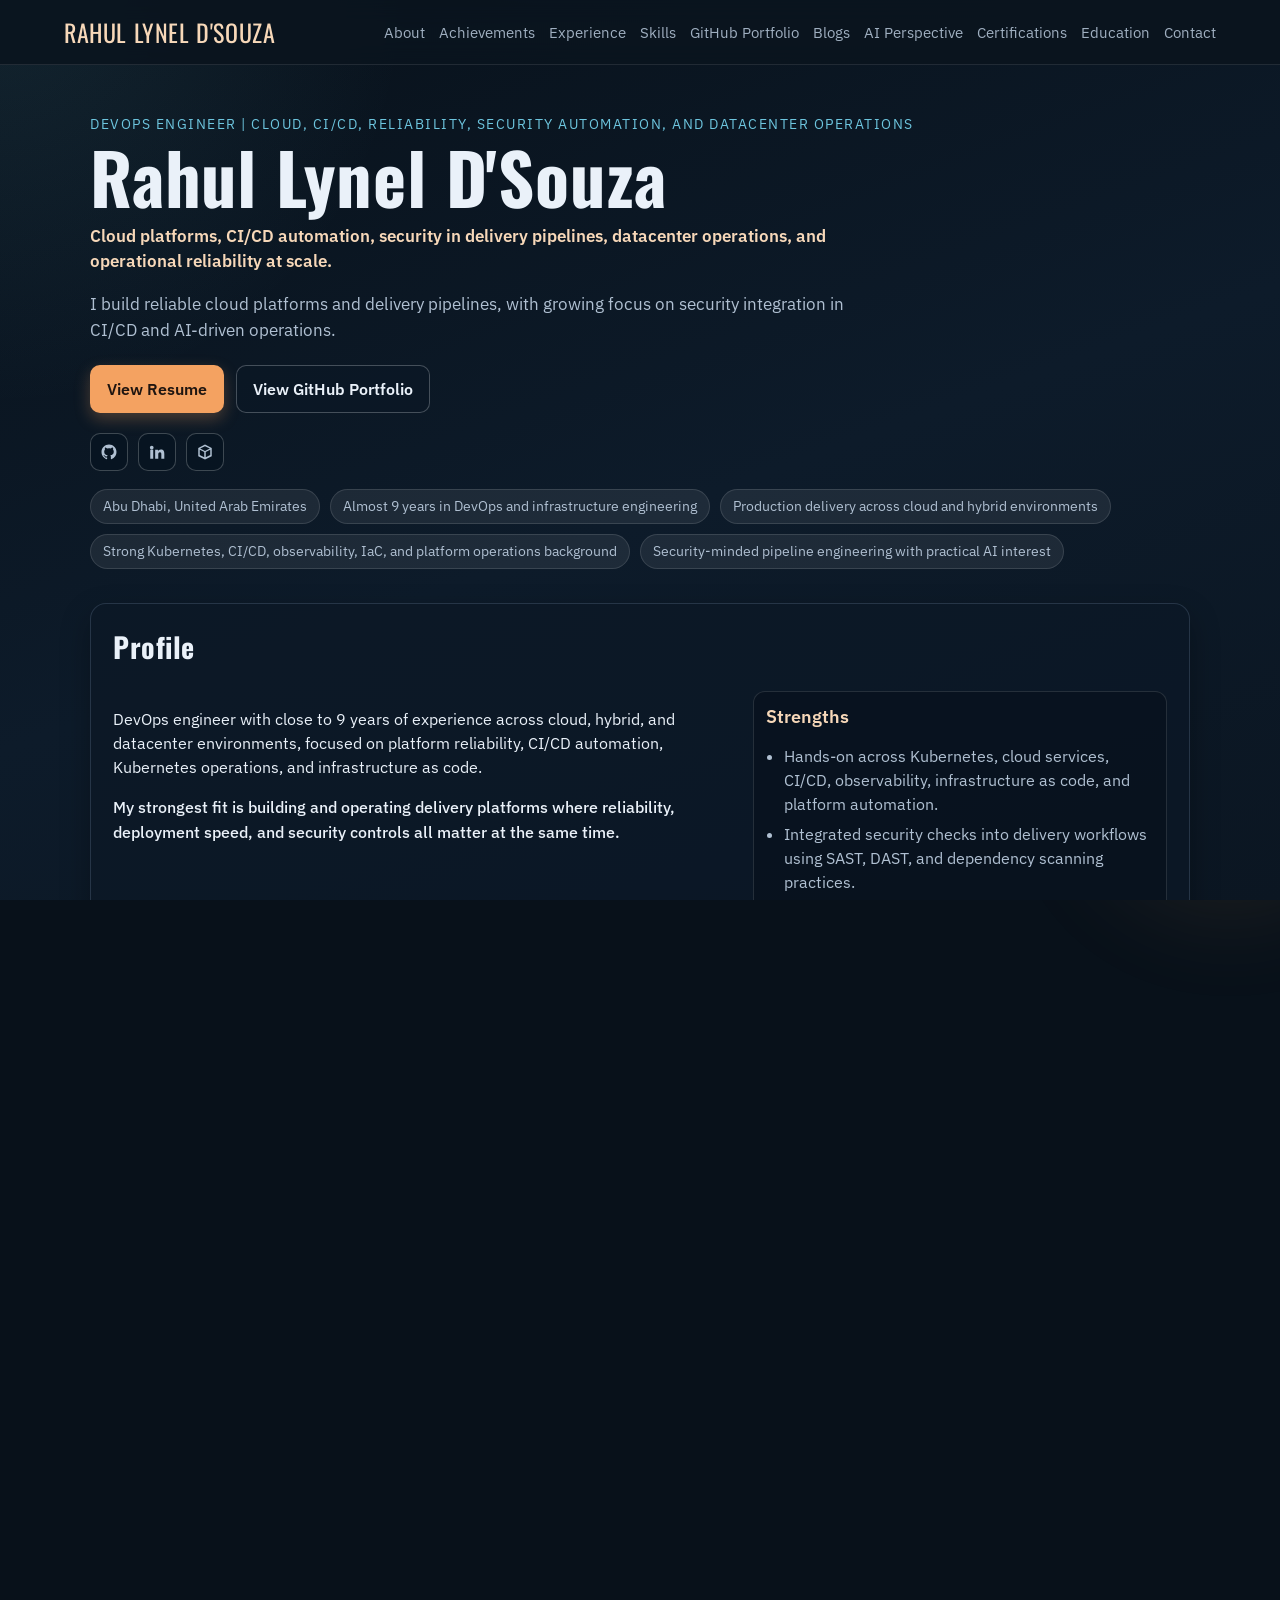
==== commit 323ab1d4: "Refine DevOps positioning and restore section expanders" ====
--- a/index.html
+++ b/index.html
@@ -3,21 +3,21 @@
 <head>
   <meta charset="UTF-8" />
   <meta name="viewport" content="width=device-width, initial-scale=1.0, viewport-fit=cover" />
-  <title>Rahul Lynel D'Souza | Senior DevOps & SRE</title>
-  <meta name="description" content="Portfolio of Rahul Lynel D'Souza, Senior DevOps and Site Reliability Engineer." />
+  <title>Rahul Lynel D'Souza | DevOps Engineer</title>
+  <meta name="description" content="DevOps engineer focused on cloud platforms, CI/CD, Kubernetes, security in delivery pipelines, and AI-driven operations learning." />
   <meta name="robots" content="index,follow" />
-  <meta property="og:title" content="Rahul Lynel D'Souza | Senior DevOps / SRE" />
-  <meta property="og:description" content="DevOps and SRE engineer with close to 9 years of experience in cloud infrastructure, CI/CD, platform engineering, and reliability." />
+  <meta property="og:title" content="Rahul Lynel D'Souza | DevOps Engineer" />
+  <meta property="og:description" content="DevOps engineer focused on cloud platforms, CI/CD, Kubernetes, security in delivery pipelines, and AI-driven operations learning." />
   <meta property="og:type" content="website" />
   <meta property="og:url" content="https://rahullynel.github.io/portfolio/" />
   <meta property="og:site_name" content="Rahul Lynel D'Souza Portfolio" />
   <meta property="og:image" content="https://rahullynel.github.io/portfolio/og-image.png" />
   <meta property="og:image:width" content="1200" />
   <meta property="og:image:height" content="627" />
-  <meta property="og:image:alt" content="Rahul Lynel D'Souza - Senior DevOps / Site Reliability Engineer" />
+  <meta property="og:image:alt" content="Rahul Lynel D'Souza - DevOps Engineer" />
   <meta name="twitter:card" content="summary_large_image" />
-  <meta name="twitter:title" content="Rahul Lynel D'Souza | Senior DevOps / SRE" />
-  <meta name="twitter:description" content="DevOps and SRE engineer with close to 9 years of experience in cloud infrastructure, CI/CD, platform engineering, and reliability." />
+  <meta name="twitter:title" content="Rahul Lynel D'Souza | DevOps Engineer" />
+  <meta name="twitter:description" content="DevOps engineer focused on cloud platforms, CI/CD, Kubernetes, security in delivery pipelines, and AI-driven operations learning." />
   <meta name="twitter:image" content="https://rahullynel.github.io/portfolio/og-image.png" />
   <link rel="canonical" href="https://rahullynel.github.io/portfolio/" />
   <meta name="theme-color" content="#07131f" />
@@ -31,7 +31,7 @@
   <link rel="preconnect" href="https://fonts.googleapis.com" />
   <link rel="preconnect" href="https://fonts.gstatic.com" crossorigin />
   <link href="https://fonts.googleapis.com/css2?family=IBM+Plex+Sans:wght@300;400;500;600;700&family=Oswald:wght@400;500;600&display=swap" rel="stylesheet" />
-  <link rel="stylesheet" href="styles.css?v=20260406b" />
+  <link rel="stylesheet" href="styles.css?v=20260407b" />
 </head>
 <body>
   <div class="background-glow glow-a"></div>
@@ -59,10 +59,11 @@
 
   <main id="home">
     <section class="hero reveal" data-delay="0">
-      <p class="eyebrow">Senior DevOps / Site Reliability Engineer</p>
+      <p class="eyebrow">DevOps Engineer | Cloud, CI/CD, Reliability, Security Automation, and Datacenter Operations</p>
       <h1>Rahul Lynel D'Souza</h1>
+      <p class="value-proposition" id="value-proposition"></p>
       <p class="hero-description">
-        DevOps and SRE engineer with close to 9 years of experience in platform operations, cloud infrastructure, CI/CD, and reliability.
+        I build reliable cloud platforms and delivery pipelines, with growing focus on security integration in CI/CD and AI-driven operations.
       </p>
       <div class="hero-cta">
         <a class="btn btn-primary" href="Rahul_Lynel__DSouza_-_Senior_DevOps__Site_Reliability_Engineer.pdf" target="_blank" rel="noopener">View Resume</a>
@@ -125,16 +126,16 @@
 
     <section id="projects" class="panel reveal" data-delay="260">
       <div class="panel-header">
-        <h2>GitHub Portfolio</h2>
+        <h2>Selected Projects</h2>
         <a id="github-inline-link" class="text-link" href="#">Open Profile</a>
       </div>
       <div id="projects-grid" class="grid three-col"></div>
     </section>
 
     <section id="ai-focus" class="panel reveal" data-delay="300">
-      <h2>AI Understanding and Enthusiasm</h2>
+      <h2>AI Interest and Applied Learning</h2>
       <div id="ai-focus-grid" class="grid two-col"></div>
-      <h3 class="sub-heading">Key Concepts I Focus On</h3>
+      <h3 class="sub-heading">What I Am Exploring</h3>
       <ul id="learning-list" class="pill-list"></ul>
     </section>
 
@@ -166,6 +167,6 @@
     <p id="footer-text"></p>
   </footer>
 
-  <script src="script.js?v=20260406b"></script>
+  <script src="script.js?v=20260407b"></script>
 </body>
 </html>
--- a/styles.css
+++ b/styles.css
@@ -172,6 +172,14 @@
   font-size: 1.07rem;
 }
 
+.value-proposition {
+  margin: 0 0 10px;
+  max-width: 760px;
+  font-size: 1.04rem;
+  color: var(--accent-soft);
+  font-weight: 600;
+}
+
 .social-links {
   display: flex;
   align-items: center;
@@ -386,6 +394,23 @@
 
 .card .compact-list li {
   margin-bottom: 6px;
+}
+
+.list-toggle {
+  margin-top: 10px;
+  padding: 6px 10px;
+  border-radius: 8px;
+  border: 1px solid rgba(109, 197, 222, 0.45);
+  background: rgba(7, 20, 33, 0.65);
+  color: var(--accent-alt);
+  font-size: 0.88rem;
+  font-weight: 600;
+  cursor: pointer;
+}
+
+.list-toggle:hover {
+  border-color: rgba(109, 197, 222, 0.7);
+  color: var(--text);
 }
 
 .metric-card {
